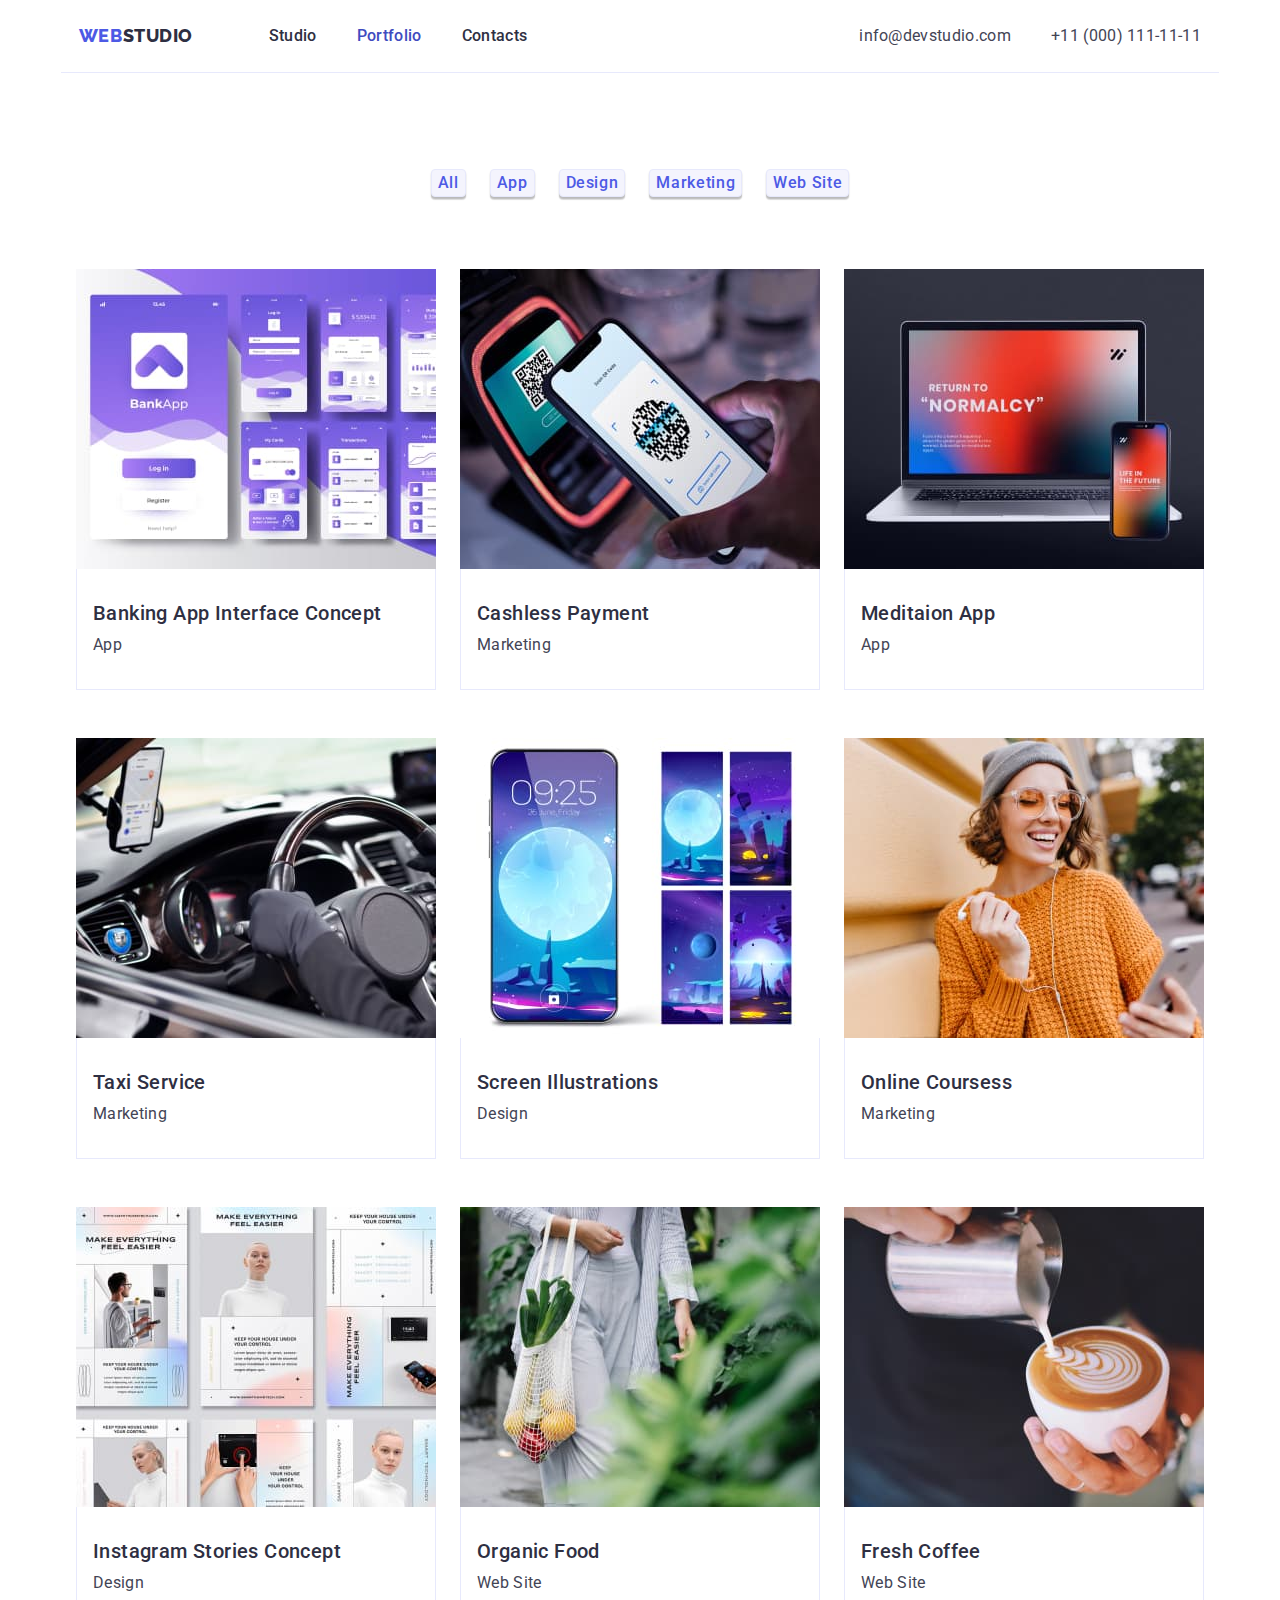
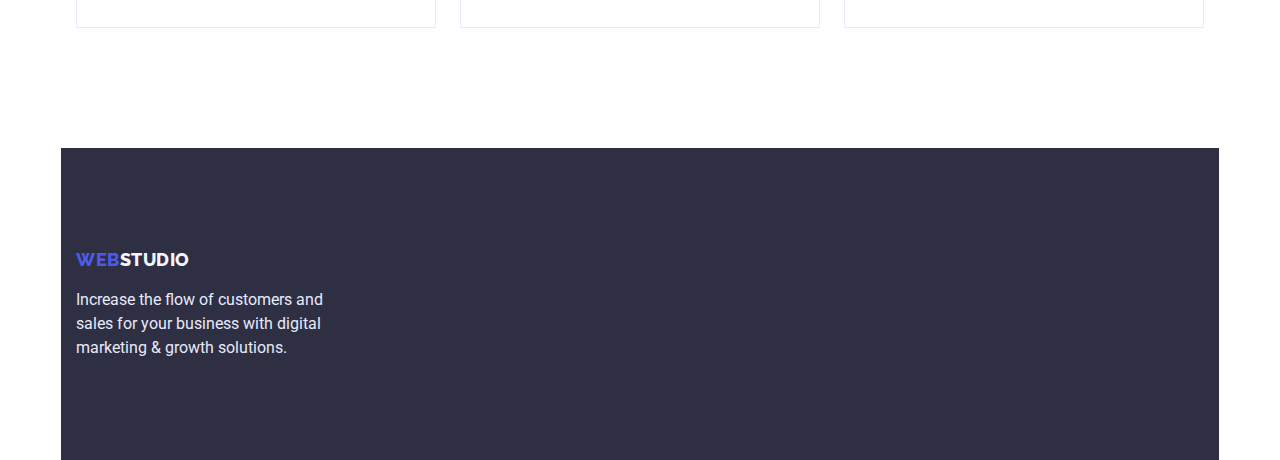
==== potrfolio.html @ 38369c31 "Add files via upload" ====
<!DOCTYPE html>
<html lang="en">
  <head>
    <meta charset="UTF-8" />
    <meta http-equiv="X-UA-Compatible" content="IE=edge" />
    <meta name="viewport" content="width=device-width, initial-scale=1.0" />
    <title>Portfolio</title>
    <link
      rel="stylesheet"
      href="https://cdnjs.cloudflare.com/ajax/libs/modern-normalize/1.1.0/modern-normalize.min.css"
    />
    <link
      href="https://fonts.googleapis.com/css2?family=Montserrat:ital,wght@0,500;0,600;1,400&family=Raleway:wght@800&family=Roboto:wght@400;500;700;900&display=swap"
      rel="stylesheet"
    />
    <link rel="stylesheet" href="./css/styles.css" />
  </head>
  <body>
    <header class="container nav-header">
      <nav class="main-nav">
        <a href="#" class="logo-text-1"
          ><span class="logo-text-2">Web</span>Studio</a
        >
        <ul class="marker nav-list">
          <li class="item">
            <a href="./index.html" class="header-nav">Studio</a>
          </li>
          <li class="item">
            <a href="./potrfolio.html" class="header-nav current">Portfolio</a>
          </li>
          <li class="item"><a href="#" class="header-nav">Contacts</a></li>
        </ul>
      </nav>
      <ul class="marker contact-nav">
        <li class="item">
          <a href="mailto:info@devstudio.com" class="header-links"
            >info@devstudio.com</a
          >
        </li>
        <li class="item">
          <a href="tel:+110001111111" class="header-links"
            >+11 (000) 111-11-11</a
          >
        </li>
      </ul>
    </header>
    <main>
      <section class="container section-portf">
        <h1 class="visually-hidden">Portfolio title</h1>
        <ul class="marker button-list">
          <li class="item">
            <button type="button" class="button">All</button>
          </li>
          <li class="item">
            <button type="button" class="button">App</button>
          </li>
          <li class="item">
            <button type="button" class="button">Design</button>
          </li>
          <li class="item">
            <button type="button" class="button">Marketing</button>
          </li>
          <li class="item">
            <button type="button" class="button">Web Site</button>
          </li>
        </ul>
        <ul class="marker sect-proj">
          <li class="item">
            <img src="./images/img1p.jpg" alt="An app image" width="360" />
            <div class="frame">
              <h2 class="name-list-projects">Banking App Interface Concept</h2>
              <p class="section-description">App</p>
            </div>
          </li>
          <li class="item">
            <img
              src="./images/img2p.jpg"
              alt="Phone with QR-code window"
              width="360"
            />
            <div class="frame">
              <h2 class="name-list-projects">Cashless Payment</h2>
              <p class="section-description">Marketing</p>
            </div>
          </li>
          <li class="item">
            <img src="./images/img3p.jpg" alt="Leptop and phone" width="360" />
            <div class="frame">
              <h2 class="name-list-projects">Meditaion App</h2>
              <p class="section-description">App</p>
            </div>
          </li>
          <li class="item">
            <img
              src="./images/img4p.jpg"
              alt="Сar steering wheel"
              width="360"
            />
            <div class="frame">
              <h2 class="name-list-projects">Taxi Service</h2>
              <p class="section-description">Marketing</p>
            </div>
          </li>
          <li class="item">
            <img
              src="./images/img5p.jpg"
              alt="Phone screen and wallpaper for it"
              width="360"
            />
            <div class="frame">
              <h2 class="name-list-projects">Screen Illustrations</h2>
              <p class="section-description">Design</p>
            </div>
          </li>
          <li class="item">
            <img src="./images/img6p.jpg" alt="Girl with phone" width="360" />
            <div class="frame">
              <h2 class="name-list-projects">Online Coursess</h2>
              <p class="section-description">Marketing</p>
            </div>
          </li>
          <li class="item">
            <img src="./images/img7p.jpg" alt="Maket' examples" width="360" />
            <div class="frame">
              <h2 class="name-list-projects">Instagram Stories Concept</h2>
              <p class="section-description">Design</p>
            </div>
          </li>
          <li class="item">
            <img
              src="./images/img8p.jpg"
              alt="Vegitables in the shoper bag"
              width="360"
            />
            <div class="frame">
              <h2 class="name-list-projects">Organic Food</h2>
              <p class="section-description">Web Site</p>
            </div>
          </li>
          <li class="item">
            <img src="./images/img9p.jpg" alt="Cup of coffee" width="360" />
            <div class="frame">
              <h2 class="name-list-projects">Fresh Coffee</h2>
              <p class="section-description">Web Site</p>
            </div>
          </li>
        </ul>
      </section>
    </main>
    <footer class="container footer">
      <a href="./index.html" class="logo-text-3"
        ><span class="logo-text-2">Web</span>studio</a
      >
      <p class="footer-phrase">
        Increase the flow of customers and sales for your business with digital
        marketing & growth solutions.
      </p>
    </footer>
  </body>
</html>
---- css/styles.css ----
:root {
  --color-primary: #434455;
  --color-accent: #e7e9fc;
  --color-logo-1: #4d5ae5;
  --color-logo-2: #2e2f42;
  --color-logo-3: #f4f4fd;
  --color-background-hover: #404bbf;
  --color-text-btn: #ffffff;
  --font-family: "Roboto";
}
body {
  font-family: var(--font-family), sans-serif;
  color: var(--color-primary);
}
.logo-text-1 {
  font-family: "Raleway";
  font-style: normal;
  font-weight: 800;
  font-size: 18px;
  line-height: 1.33;
  letter-spacing: 0.03em;
  color: var(--color-logo-2);
  text-transform: uppercase;
  text-decoration: none;

  display: flex;
  justify-content: center;
  padding: 24px 0;
  margin: 0;
}
.logo-text-2 {
  color: var(--color-logo-1);
  text-transform: uppercase;
}
.logo-text-3 {
  color: var(--color-logo-3);
  font-family: "Raleway";
  font-style: normal;
  font-weight: 800;
  font-size: 18px;
  line-height: 1.33;
  letter-spacing: 0.03em;
  text-transform: uppercase;
  text-decoration: none;
  margin-top: 100px;
}
.visually-hidden {
  position: absolute;
  white-space: nowrap;
  width: 1px;
  height: 1px;
  overflow: hidden;
  border: 0;
  padding: 0;
  clip: rect(0 0 0 0);
  clip-path: inset(50%);
  margin: -1px;
}
.nav-header {
  display: flex;
  justify-content: center;
  border-bottom: 1px solid var(--color-accent);
}
.marker {
  list-style: none;
  padding: 0;
  margin: 0;
}
.nav-list {
  display: flex;
}
.nav-list .item {
  display: block;
  margin-right: 40px;
  padding: 24px 0;
}
.nav-list .item:last-child {
  margin-right: 0;
}
.nav-list .item:nth-child(1) {
  margin-left: 76px;
}
.contact-nav {
  display: flex;
}
.contact-nav .item {
  margin-right: 40px;
  padding: 24px 0;
}
.contact-nav .item:nth-child(1) {
  margin-left: 332px;
}
.contact-nav .item:nth-child(2) {
  margin-right: 0;
}
.main-nav {
  display: flex;
}
.header-nav {
  font-style: normal;
  font-weight: 500;
  font-size: 16px;
  line-height: 1.5;
  letter-spacing: 0.02em;
  text-decoration: none;
  color: var(--color-logo-2);
}
.header-nav:hover,
.header-nav:focus {
  color: var(--color-background-hover);
}
.current {
  color: var(--color-background-hover);
}
.header-links {
  font-style: normal;
  font-weight: 400;
  font-size: 16px;
  line-height: 1.5;
  letter-spacing: 0.02em;
  text-decoration: none;
  list-style: none;
  color: var(--color-primary);
}
.header-links:hover,
.header-links:focus {
  color: var(--color-background-hover);
}
.section-1 {
  background: var(--color-logo-2);
  text-align: center;
}
.section-heder-1 {
  font-style: normal;
  font-size: 56px;
  line-height: 1.07;
  text-align: center;
  letter-spacing: 0.02em;
  color: var(--color-text-btn);
  text-transform: capitalize;
  margin: 0 0 48px;
  padding: 188px 316px 0;
}
.section-heder-2 {
  text-transform: lowercase;
  margin: 0;
}
.button-main {
  background-color: var(--color-logo-1);
  font-style: normal;
  font-weight: 500;
  font-size: 16px;
  line-height: 1.5;
  text-align: center;
  letter-spacing: 0.04em;
  text-transform: capitalize;
  cursor: pointer;
  color: var(--color-text-btn);
  border-radius: 4px;
  padding: 16px 32px;
  min-width: 169px;
  border: 0;
  margin-bottom: 188px;
}
.button-main:hover,
.button-main:focus {
  background-color: var(--color-background-hover);
}
.button {
  background-color: var(--color-logo-3);
  font-style: normal;
  font-weight: 500;
  font-size: 16px;
  line-height: 1.5;
  display: flex;
  align-items: center;
  text-align: center;
  letter-spacing: 0.04em;
  cursor: pointer;
  color: var(--color-logo-1);
  box-shadow: 0px 3px 1px rgba(0, 0, 0, 0.1), 0px 2px 1px rgba(0, 0, 0, 0.08),
    0px 2px 2px rgba(0, 0, 0, 0.12);
  border-radius: 4px;
  border: 1px solid var(--color-accent);
}
.button:hover,
.button:focus {
  background-color: var(--color-background-hover);
  color: var(--color-text-btn);
  border: 1px solid var(--color-background-hove);
}
.sec-descr-prev {
  display: flex;
}
.sec-descr-prev .item {
  display: block;
  margin: 0 24px 0 0;
  padding-bottom: 0;
  width: 264px;
}
.sec-descr-prev .item:last-child {
  margin-right: 0;
}
.name-headers {
  color: var(--color-logo-2);
  font-family: "Roboto";
  font-style: normal;
  font-weight: 500;
  font-size: 20px;
  line-height: 1.2;
  letter-spacing: 0.02em;
  margin-top: 0;
  margin-bottom: 8px;
}
.section-description {
  font-weight: 400;
  font-size: 16px;
  line-height: 1.5;
  letter-spacing: 0.02em;
  margin: 0;
}
.section-header-2 {
  font-weight: 700;
  font-size: 36px;
  line-height: 1.16;
  letter-spacing: 0.03em;
  text-transform: capitalize;
  margin: 0 0 72px;
  text-align: center;
}
.sec-heder-2-img {
  display: flex;
}
.sec-heder-2-img .item {
  display: block;
  margin: 0 24px 120px 0;
  padding-bottom: 0;
}
.sec-heder-2-img .item:last-child {
  margin-right: 0;
}
.section-team {
  background-color: var(--color-logo-3);
}
.team-cards {
  display: flex;
}
.team-cards .item {
  display: block;
  margin: 0 24px 0 0;
  padding-bottom: 0;
  text-align: center;
}
.team-cards .item:last-child {
  margin-right: 0;
}
.cards {
  background-color: var(--color-text-btn);
  box-shadow: 0px 1px 6px rgba(46, 47, 66, 0.08),
    0px 1px 1px rgba(46, 47, 66, 0.16), 0px 2px 1px rgba(46, 47, 66, 0.08);
  border-radius: 0px 0px 4px 4px;
  width: 264px;
}
.name-list-projects {
  color: var(--color-logo-2);
  font-style: normal;
  font-weight: 500;
  font-size: 20px;
  line-height: 1.2;
  letter-spacing: 0.02em;
  padding-top: 32px;
  margin: 0 0 8px;
}
.team-cards .item .section-description {
  margin-bottom: 32px;
}
.footer {
  background: var(--color-logo-2);
  display: flex;
  flex-direction: column;
}
.footer-phrase {
  font-size: 16px;
  line-height: 1.5;
  color: var(--color-accent);
  display: flex;
  padding: 0 864px 0 0;
  margin-bottom: 100px;
}
.container {
  max-width: 1158px;
  padding: 0 15px;
  margin: 0 auto;
}
.section {
  padding-top: 120px;
  padding-bottom: 120px;
}
.sec-color-1 {
  background-color: tomato;
}
.sec-color-2 {
  background-color: rgb(71, 157, 255);
}
.no-gap {
  display: block;
}
img {
  display: block;
  max-width: 100%;
  height: auto;
}
.button-list {
  display: flex;
  justify-content: center;
}
.button-list .item {
  margin-bottom: 72px;
  margin-right: 24px;
}
.button-list .item:last-child {
  margin-right: 0;
}
.section-portf {
  padding-top: 96px;
  padding-bottom: 120px;
}
.sect-proj {
  display: flex;
  flex-wrap: wrap;
  column-gap: 24px;
  row-gap: 48px;
}
.sect-proj .item {
  flex-basis: calc((100% - 48px) / 3);
}
.frame {
  border-bottom: 1px solid var(--color-accent);
  border-right: 1px solid var(--color-accent);
  border-left: 1px solid var(--color-accent);
  padding-left: 16px;
  padding-bottom: 32px;
}
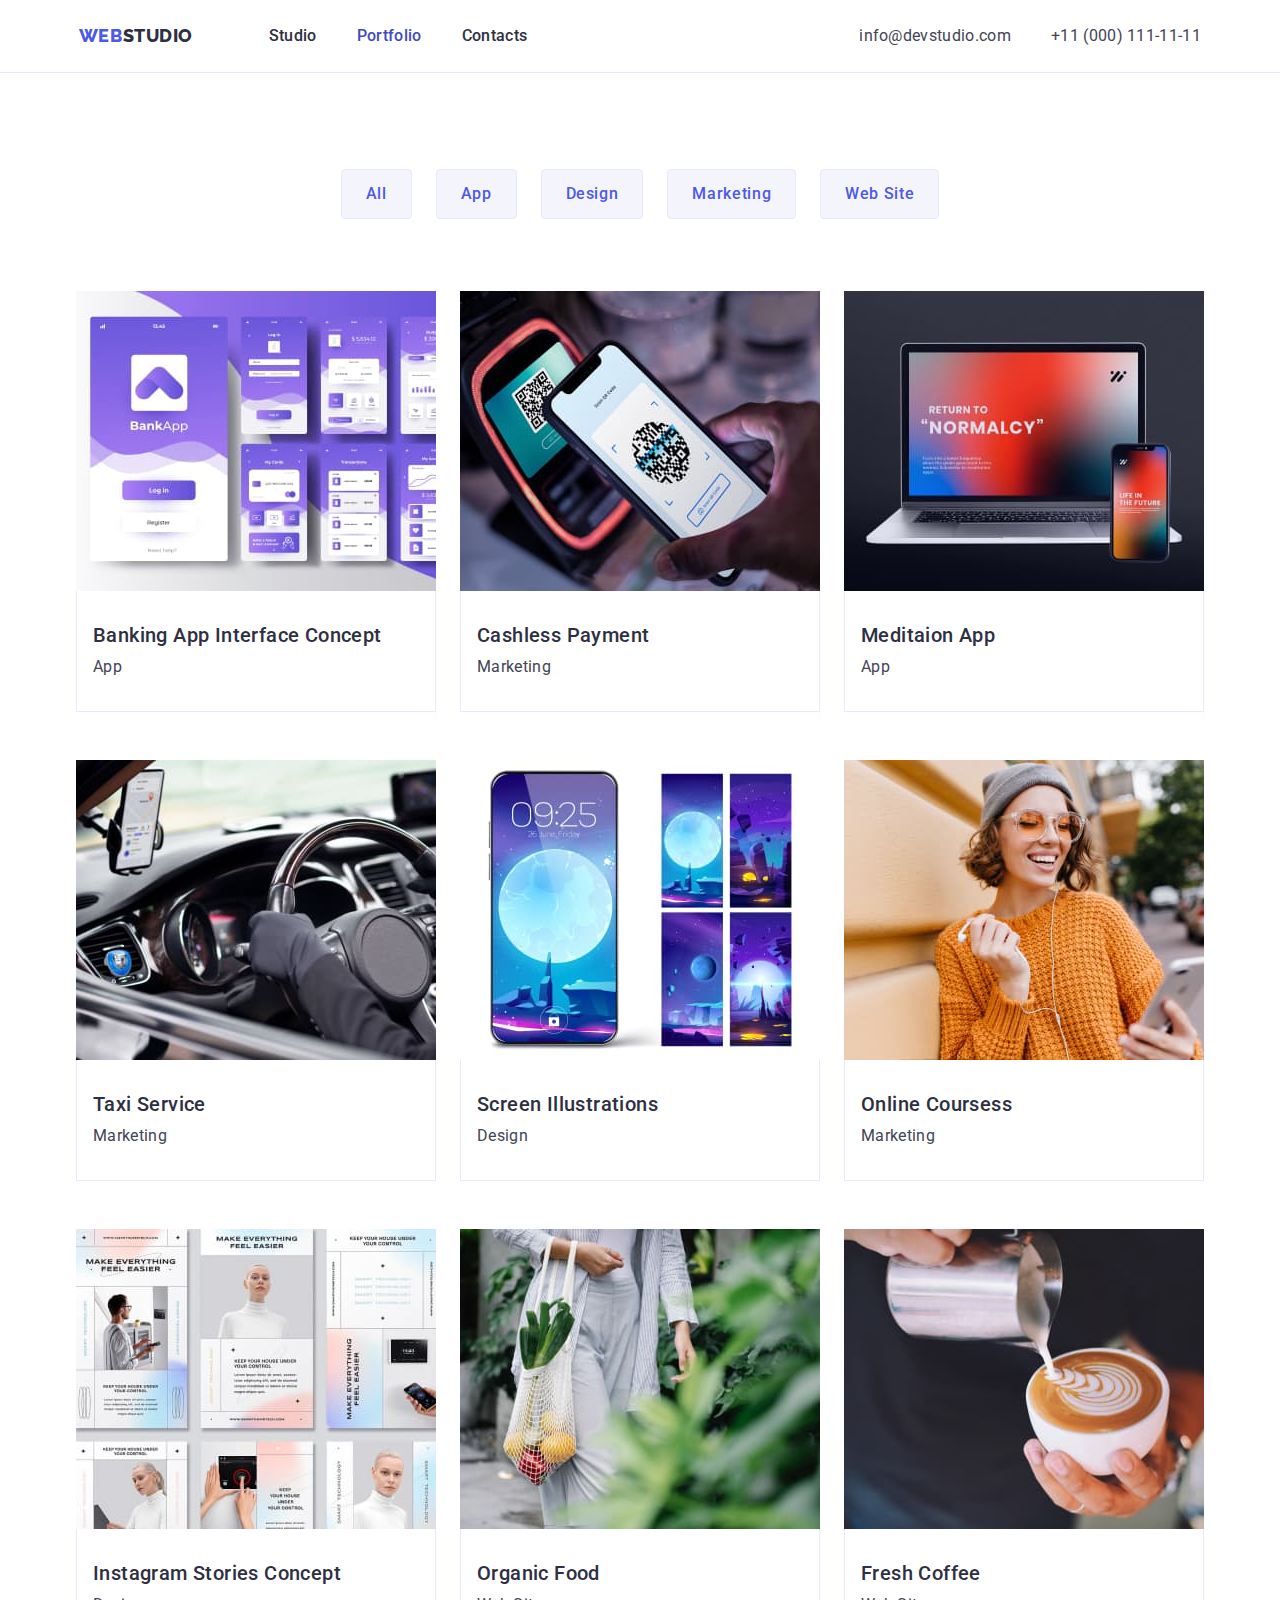
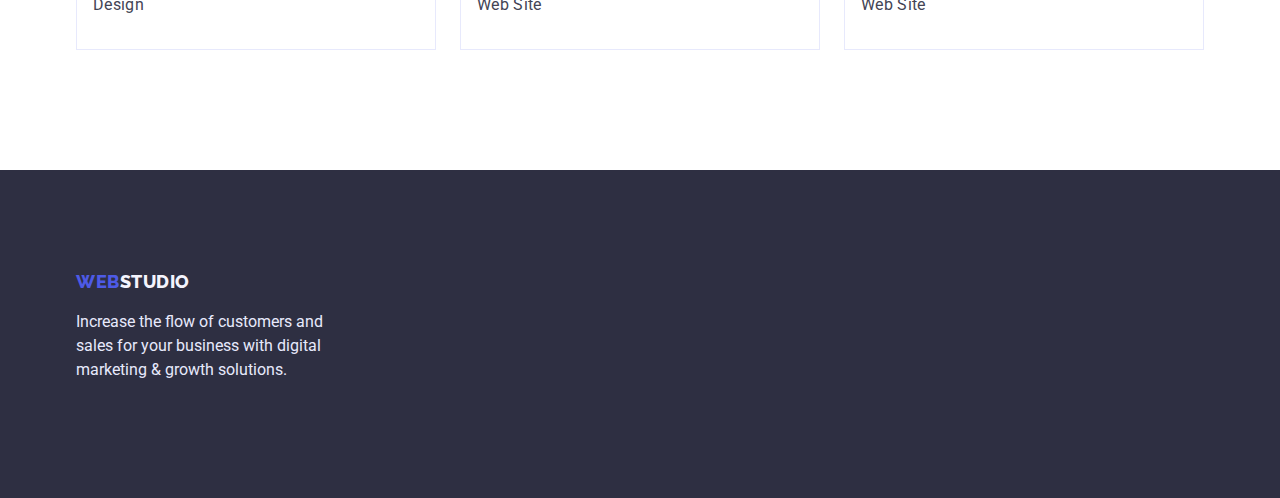
==== commit d1632d17: "correction_v1" ====
--- a/potrfolio.html
+++ b/potrfolio.html
@@ -16,145 +16,159 @@
     <link rel="stylesheet" href="./css/styles.css" />
   </head>
   <body>
-    <header class="container nav-header">
-      <nav class="main-nav">
-        <a href="#" class="logo-text-1"
-          ><span class="logo-text-2">Web</span>Studio</a
-        >
-        <ul class="marker nav-list">
+    <header class="header-border">
+      <div class="container nav-header">
+        <nav class="main-nav">
+          <a href="#" class="logo-text-1"
+            ><span class="logo-text-2">Web</span>Studio</a
+          >
+          <ul class="marker nav-list">
+            <li class="item">
+              <a href="./index.html" class="header-nav">Studio</a>
+            </li>
+            <li class="item">
+              <a href="./potrfolio.html" class="header-nav current"
+                >Portfolio</a
+              >
+            </li>
+            <li class="item"><a href="#" class="header-nav">Contacts</a></li>
+          </ul>
+        </nav>
+        <ul class="marker contact-nav">
           <li class="item">
-            <a href="./index.html" class="header-nav">Studio</a>
+            <a href="mailto:info@devstudio.com" class="header-links"
+              >info@devstudio.com</a
+            >
           </li>
           <li class="item">
-            <a href="./potrfolio.html" class="header-nav current">Portfolio</a>
+            <a href="tel:+110001111111" class="header-links"
+              >+11 (000) 111-11-11</a
+            >
           </li>
-          <li class="item"><a href="#" class="header-nav">Contacts</a></li>
         </ul>
-      </nav>
-      <ul class="marker contact-nav">
-        <li class="item">
-          <a href="mailto:info@devstudio.com" class="header-links"
-            >info@devstudio.com</a
-          >
-        </li>
-        <li class="item">
-          <a href="tel:+110001111111" class="header-links"
-            >+11 (000) 111-11-11</a
-          >
-        </li>
-      </ul>
+      </div>
     </header>
     <main>
-      <section class="container section-portf">
-        <h1 class="visually-hidden">Portfolio title</h1>
-        <ul class="marker button-list">
-          <li class="item">
-            <button type="button" class="button">All</button>
-          </li>
-          <li class="item">
-            <button type="button" class="button">App</button>
-          </li>
-          <li class="item">
-            <button type="button" class="button">Design</button>
-          </li>
-          <li class="item">
-            <button type="button" class="button">Marketing</button>
-          </li>
-          <li class="item">
-            <button type="button" class="button">Web Site</button>
-          </li>
-        </ul>
-        <ul class="marker sect-proj">
-          <li class="item">
-            <img src="./images/img1p.jpg" alt="An app image" width="360" />
-            <div class="frame">
-              <h2 class="name-list-projects">Banking App Interface Concept</h2>
-              <p class="section-description">App</p>
-            </div>
-          </li>
-          <li class="item">
-            <img
-              src="./images/img2p.jpg"
-              alt="Phone with QR-code window"
-              width="360"
-            />
-            <div class="frame">
-              <h2 class="name-list-projects">Cashless Payment</h2>
-              <p class="section-description">Marketing</p>
-            </div>
-          </li>
-          <li class="item">
-            <img src="./images/img3p.jpg" alt="Leptop and phone" width="360" />
-            <div class="frame">
-              <h2 class="name-list-projects">Meditaion App</h2>
-              <p class="section-description">App</p>
-            </div>
-          </li>
-          <li class="item">
-            <img
-              src="./images/img4p.jpg"
-              alt="Сar steering wheel"
-              width="360"
-            />
-            <div class="frame">
-              <h2 class="name-list-projects">Taxi Service</h2>
-              <p class="section-description">Marketing</p>
-            </div>
-          </li>
-          <li class="item">
-            <img
-              src="./images/img5p.jpg"
-              alt="Phone screen and wallpaper for it"
-              width="360"
-            />
-            <div class="frame">
-              <h2 class="name-list-projects">Screen Illustrations</h2>
-              <p class="section-description">Design</p>
-            </div>
-          </li>
-          <li class="item">
-            <img src="./images/img6p.jpg" alt="Girl with phone" width="360" />
-            <div class="frame">
-              <h2 class="name-list-projects">Online Coursess</h2>
-              <p class="section-description">Marketing</p>
-            </div>
-          </li>
-          <li class="item">
-            <img src="./images/img7p.jpg" alt="Maket' examples" width="360" />
-            <div class="frame">
-              <h2 class="name-list-projects">Instagram Stories Concept</h2>
-              <p class="section-description">Design</p>
-            </div>
-          </li>
-          <li class="item">
-            <img
-              src="./images/img8p.jpg"
-              alt="Vegitables in the shoper bag"
-              width="360"
-            />
-            <div class="frame">
-              <h2 class="name-list-projects">Organic Food</h2>
-              <p class="section-description">Web Site</p>
-            </div>
-          </li>
-          <li class="item">
-            <img src="./images/img9p.jpg" alt="Cup of coffee" width="360" />
-            <div class="frame">
-              <h2 class="name-list-projects">Fresh Coffee</h2>
-              <p class="section-description">Web Site</p>
-            </div>
-          </li>
-        </ul>
+      <section class="section-portf">
+        <div class="container">
+          <h1 class="visually-hidden">Portfolio title</h1>
+          <ul class="marker button-list">
+            <li class="item">
+              <button type="button" class="button">All</button>
+            </li>
+            <li class="item">
+              <button type="button" class="button">App</button>
+            </li>
+            <li class="item">
+              <button type="button" class="button">Design</button>
+            </li>
+            <li class="item">
+              <button type="button" class="button">Marketing</button>
+            </li>
+            <li class="item">
+              <button type="button" class="button">Web Site</button>
+            </li>
+          </ul>
+          <ul class="marker sect-proj">
+            <li class="item">
+              <img src="./images/img1p.jpg" alt="An app image" width="360" />
+              <div class="frame">
+                <h2 class="name-list-projects">
+                  Banking App Interface Concept
+                </h2>
+                <p class="section-description">App</p>
+              </div>
+            </li>
+            <li class="item">
+              <img
+                src="./images/img2p.jpg"
+                alt="Phone with QR-code window"
+                width="360"
+              />
+              <div class="frame">
+                <h2 class="name-list-projects">Cashless Payment</h2>
+                <p class="section-description">Marketing</p>
+              </div>
+            </li>
+            <li class="item">
+              <img
+                src="./images/img3p.jpg"
+                alt="Leptop and phone"
+                width="360"
+              />
+              <div class="frame">
+                <h2 class="name-list-projects">Meditaion App</h2>
+                <p class="section-description">App</p>
+              </div>
+            </li>
+            <li class="item">
+              <img
+                src="./images/img4p.jpg"
+                alt="Сar steering wheel"
+                width="360"
+              />
+              <div class="frame">
+                <h2 class="name-list-projects">Taxi Service</h2>
+                <p class="section-description">Marketing</p>
+              </div>
+            </li>
+            <li class="item">
+              <img
+                src="./images/img5p.jpg"
+                alt="Phone screen and wallpaper for it"
+                width="360"
+              />
+              <div class="frame">
+                <h2 class="name-list-projects">Screen Illustrations</h2>
+                <p class="section-description">Design</p>
+              </div>
+            </li>
+            <li class="item">
+              <img src="./images/img6p.jpg" alt="Girl with phone" width="360" />
+              <div class="frame">
+                <h2 class="name-list-projects">Online Coursess</h2>
+                <p class="section-description">Marketing</p>
+              </div>
+            </li>
+            <li class="item">
+              <img src="./images/img7p.jpg" alt="Maket' examples" width="360" />
+              <div class="frame">
+                <h2 class="name-list-projects">Instagram Stories Concept</h2>
+                <p class="section-description">Design</p>
+              </div>
+            </li>
+            <li class="item">
+              <img
+                src="./images/img8p.jpg"
+                alt="Vegitables in the shoper bag"
+                width="360"
+              />
+              <div class="frame">
+                <h2 class="name-list-projects">Organic Food</h2>
+                <p class="section-description">Web Site</p>
+              </div>
+            </li>
+            <li class="item">
+              <img src="./images/img9p.jpg" alt="Cup of coffee" width="360" />
+              <div class="frame">
+                <h2 class="name-list-projects">Fresh Coffee</h2>
+                <p class="section-description">Web Site</p>
+              </div>
+            </li>
+          </ul>
+        </div>
       </section>
     </main>
-    <footer class="container footer">
-      <a href="./index.html" class="logo-text-3"
-        ><span class="logo-text-2">Web</span>studio</a
-      >
-      <p class="footer-phrase">
-        Increase the flow of customers and sales for your business with digital
-        marketing & growth solutions.
-      </p>
+    <footer class="footer">
+      <div class="container">
+        <a href="./index.html" class="logo-text-3"
+          ><span class="logo-text-2">Web</span>studio</a
+        >
+        <p class="footer-phrase">
+          Increase the flow of customers and sales for your business with
+          digital marketing & growth solutions.
+        </p>
+      </div>
     </footer>
   </body>
 </html>
--- a/css/styles.css
+++ b/css/styles.css
@@ -56,10 +56,12 @@
   clip-path: inset(50%);
   margin: -1px;
 }
+.header-border {
+  border-bottom: 1px solid var(--color-accent);
+}
 .nav-header {
   display: flex;
   justify-content: center;
-  border-bottom: 1px solid var(--color-accent);
 }
 .marker {
   list-style: none;
@@ -126,11 +128,13 @@
 .header-links:focus {
   color: var(--color-background-hover);
 }
-.section-1 {
+.section-hero {
   background: var(--color-logo-2);
   text-align: center;
-}
-.section-heder-1 {
+  padding-top: 188px;
+  padding-bottom: 188px;
+}
+.section-header-hero {
   font-style: normal;
   font-size: 56px;
   line-height: 1.07;
@@ -139,7 +143,6 @@
   color: var(--color-text-btn);
   text-transform: capitalize;
   margin: 0 0 48px;
-  padding: 188px 316px 0;
 }
 .section-heder-2 {
   text-transform: lowercase;
@@ -160,7 +163,6 @@
   padding: 16px 32px;
   min-width: 169px;
   border: 0;
-  margin-bottom: 188px;
 }
 .button-main:hover,
 .button-main:focus {
@@ -178,10 +180,9 @@
   letter-spacing: 0.04em;
   cursor: pointer;
   color: var(--color-logo-1);
-  box-shadow: 0px 3px 1px rgba(0, 0, 0, 0.1), 0px 2px 1px rgba(0, 0, 0, 0.08),
-    0px 2px 2px rgba(0, 0, 0, 0.12);
   border-radius: 4px;
   border: 1px solid var(--color-accent);
+  padding: 12px 24px;
 }
 .button:hover,
 .button:focus {
@@ -219,7 +220,10 @@
   letter-spacing: 0.02em;
   margin: 0;
 }
-.section-header-2 {
+.section-work {
+  padding-bottom: 120px;
+}
+.section-header-work {
   font-weight: 700;
   font-size: 36px;
   line-height: 1.16;
@@ -228,15 +232,15 @@
   margin: 0 0 72px;
   text-align: center;
 }
-.sec-heder-2-img {
-  display: flex;
-}
-.sec-heder-2-img .item {
-  display: block;
-  margin: 0 24px 120px 0;
+.sec-header-work-img {
+  display: flex;
+}
+.sec-header-work-img .item {
+  display: block;
+  margin: 0 24px 0 0;
   padding-bottom: 0;
 }
-.sec-heder-2-img .item:last-child {
+.sec-header-work-img .item:last-child {
   margin-right: 0;
 }
 .section-team {
@@ -261,6 +265,9 @@
   border-radius: 0px 0px 4px 4px;
   width: 264px;
 }
+.cards-name {
+  padding: 32px 0;
+}
 .name-list-projects {
   color: var(--color-logo-2);
   font-style: normal;
@@ -268,24 +275,18 @@
   font-size: 20px;
   line-height: 1.2;
   letter-spacing: 0.02em;
-  padding-top: 32px;
   margin: 0 0 8px;
-}
-.team-cards .item .section-description {
-  margin-bottom: 32px;
 }
 .footer {
   background: var(--color-logo-2);
-  display: flex;
-  flex-direction: column;
+  padding: 100px 0;
 }
 .footer-phrase {
   font-size: 16px;
   line-height: 1.5;
   color: var(--color-accent);
   display: flex;
-  padding: 0 864px 0 0;
-  margin-bottom: 100px;
+  width: 264px;
 }
 .container {
   max-width: 1158px;
@@ -302,9 +303,6 @@
 .sec-color-2 {
   background-color: rgb(71, 157, 255);
 }
-.no-gap {
-  display: block;
-}
 img {
   display: block;
   max-width: 100%;
@@ -313,9 +311,9 @@
 .button-list {
   display: flex;
   justify-content: center;
+  margin-bottom: 72px;
 }
 .button-list .item {
-  margin-bottom: 72px;
   margin-right: 24px;
 }
 .button-list .item:last-child {
@@ -340,4 +338,5 @@
   border-left: 1px solid var(--color-accent);
   padding-left: 16px;
   padding-bottom: 32px;
-}
+  padding-top: 32px;
+}
